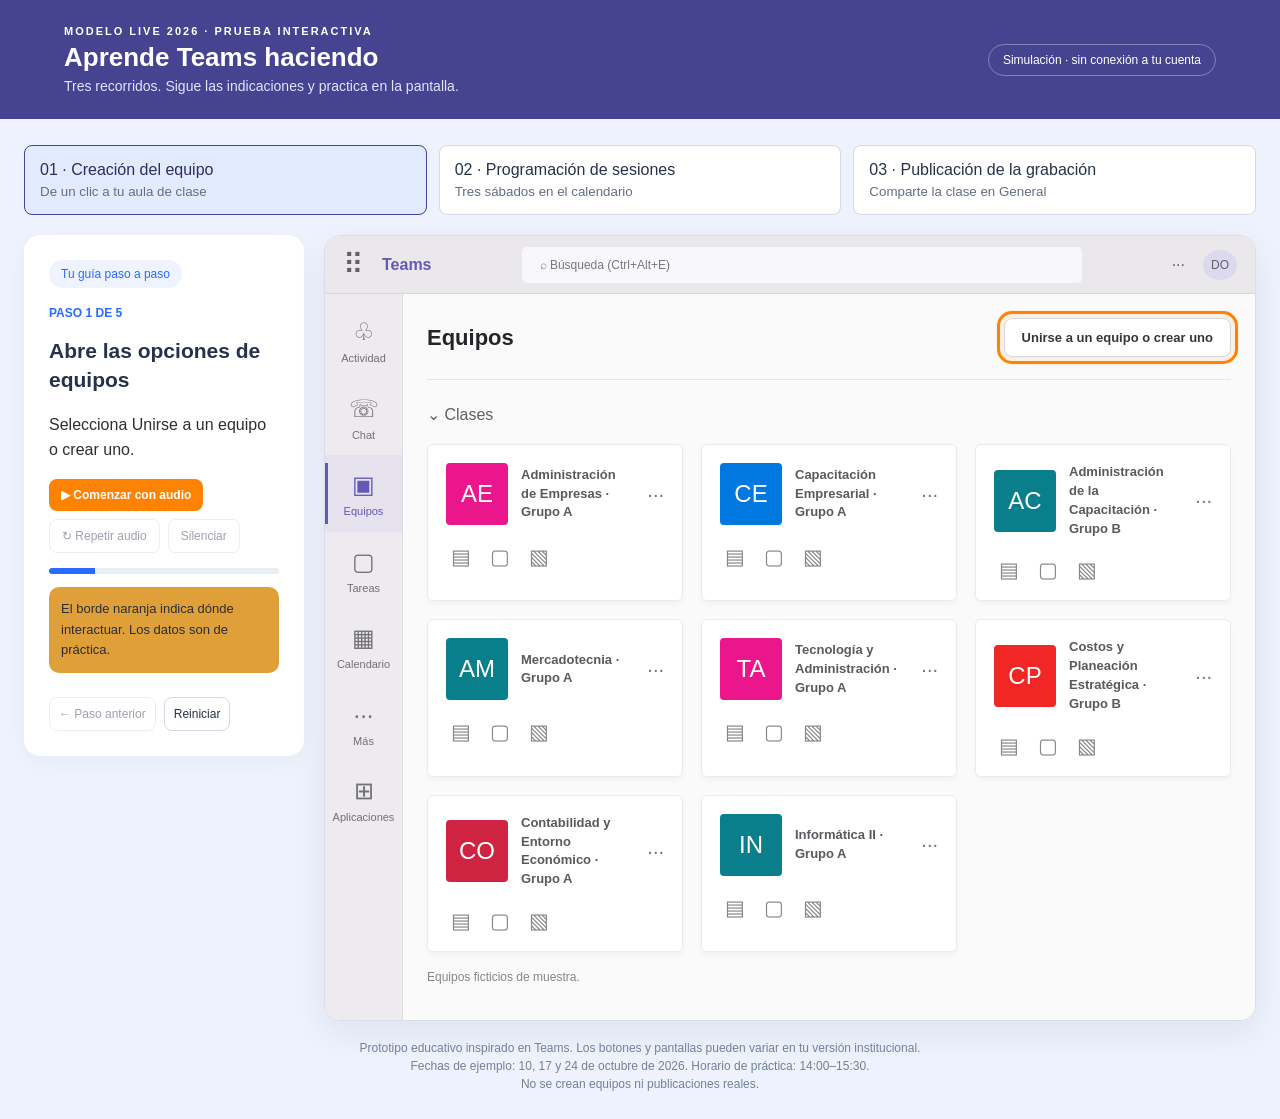
==== Curso_Live/index.html @ ec218aff "Agregar guía Modelo Live" ====
<!doctype html>
<html lang="es">
<head>
  <meta charset="utf-8">
  <meta name="viewport" content="width=device-width, initial-scale=1">

  <title>Teams · Practica paso a paso</title>
<link rel="stylesheet" href="Recursos/Recursos_Teams/teams.css">
</head>

<body>
  <header class="page-header">
    <div>
      <div class="eyebrow">
        MODELO LIVE 2026 · PRUEBA INTERACTIVA
      </div>

      <h1>Aprende Teams haciendo</h1>

      <p>
        Tres recorridos. Sigue las indicaciones y practica en la pantalla.
      </p>
    </div>

    <span class="tag">
      Simulación · sin conexión a tu cuenta
    </span>
  </header>

  <main class="wrap">
    <nav class="chapters" aria-label="Tutoriales">
      <button type="button" data-chapter="0">
        01 · Creación del equipo
        <small>De un clic a tu aula de clase</small>
      </button>

      <button type="button" data-chapter="1">
        02 · Programación de sesiones
        <small>Tres sábados en el calendario</small>
      </button>

      <button type="button" data-chapter="2">
        03 · Publicación de la grabación
        <small>Comparte la clase en General</small>
      </button>
    </nav>

    <div class="layout">
      <aside class="coach">
        <span class="badge">Tu guía paso a paso</span>

        <div class="step" id="counter"></div>
        <h2 id="instruction"></h2>
        <p id="explanation"></p>
        <div class="audio-controles">
  <button type="button" id="iniciar-audio">
    ▶ Comenzar con audio
  </button>

  <button type="button" id="repetir-audio" disabled>
    ↻ Repetir audio
  </button>

  <button type="button" id="silenciar-audio" disabled>
    Silenciar
  </button>
</div>

<p id="estado-audio" role="status"></p>

        <div class="progress">
          <div id="bar"></div>
        </div>

        <p class="hint">
          El borde naranja indica dónde interactuar.
          Los datos son de práctica.
        </p>

        <footer>
          <button type="button" id="back">
            ← Paso anterior
          </button>

          <button type="button" id="reset">
            Reiniciar
          </button>
        </footer>
      </aside>

      <section class="app" aria-label="Simulación de Microsoft Teams">
        <div class="topbar">
          <span class="lanzador" aria-hidden="true">⠿</span>
          <span class="brand">Teams</span>

          <div class="search">
            ⌕ Búsqueda (Ctrl+Alt+E)
          </div>

          <span aria-hidden="true">···</span>
          <span class="avatar">DO</span>
        </div>

        <div class="appbody">
          <nav class="rail" aria-label="Menú de Teams">
            <span>
              <b aria-hidden="true">♧</b>
              Actividad
            </span>

            <span>
              <b aria-hidden="true">☏</b>
              Chat
            </span>

            <span class="rail-activo" id="rail-teams">
              <b aria-hidden="true">▣</b>
              Equipos
            </span>

            <span>
              <b aria-hidden="true">▢</b>
              Tareas
            </span>

            <span id="rail-calendar">
              <b aria-hidden="true">▦</b>
              Calendario
            </span>

            <span>
              <b aria-hidden="true">···</b>
              Más
            </span>

            <span>
              <b aria-hidden="true">⊞</b>
              Aplicaciones
            </span>
          </nav>

          <div class="workspace" id="screen"></div>
        </div>
      </section>
    </div>

    <p class="bottomnote">
      Prototipo educativo inspirado en Teams.
      Los botones y pantallas pueden variar en tu versión institucional.
      <br>
      Fechas de ejemplo: 10, 17 y 24 de octubre de 2026.
      Horario de práctica: 14:00–15:30.
      <br>
      No se crean equipos ni publicaciones reales.
    </p>
  </main>
<script src="Recursos/Recursos_Teams/teams.js"></script>
</body>
</html>
---- Curso_Live/Recursos/Recursos_Teams/teams.css ----
/* ESTILOS GENERALES */

* {
  box-sizing: border-box;
}

body {
  margin: 0;
  font-family: "Segoe UI", Arial, sans-serif;
  color: #26324b;
  background: #edf2fc;
}

button,
input,
select,
textarea {
  font: inherit;
}

button {
  cursor: pointer;
  border: 1px solid #d5d9e5;
  background: white;
  border-radius: 8px;
  padding: 11px 17px;
  color: inherit;
}

button:hover {
  background: #edf1ff;
}

button:disabled {
  opacity: 0.45;
  cursor: default;
}

button:focus-visible,
input:focus-visible,
select:focus-visible,
textarea:focus-visible {
  outline: 3px solid #ff8200;
  outline-offset: 3px;
}

.primary {
  background: #5855b7;
  color: white;
  border-color: #5855b7;
}

.primary:hover {
  background: #464391;
}

.target {
  outline: 3px solid #ff8200;
  outline-offset: 4px;
  box-shadow: 0 0 0 8px #ff820014;
}

/* ENCABEZADO */

.page-header {
  background: #464391;
  color: white;
  padding: 25px 5%;
  display: flex;
  justify-content: space-between;
  align-items: center;
  gap: 20px;
}

.page-header h1 {
  font-size: 26px;
  margin: 5px 0;
}

.page-header p {
  margin: 0;
  color: #dce6ff;
  font-size: 14px;
}

.eyebrow {
  letter-spacing: 2px;
  font-size: 11px;
  font-weight: 700;
}

.tag {
  border: 1px solid #ffffff55;
  border-radius: 30px;
  padding: 8px 14px;
  font-size: 12px;
}

.wrap {
  max-width: 1500px;
  margin: 26px auto;
  padding: 0 24px;
}

/* BOTONES DE LOS TRES TUTORIALES */

.chapters {
  display: flex;
  gap: 12px;
  margin-bottom: 20px;
}

.chapters button {
  flex: 1;
  text-align: left;
  padding: 15px;
}

.chapters button.active {
  border-color: #464391;
  background: #e1ebff;
  color: #2f2d5b;
}

.chapters small {
  display: block;
  margin-top: 5px;
  color: #626e85;
}

.layout {
  display: grid;
  grid-template-columns: 280px minmax(0, 1fr);
  gap: 20px;
}

/* PANEL DE INSTRUCCIONES */

.coach {
  background: white;
  border-radius: 16px;
  padding: 25px;
  align-self: start;
  box-shadow: 0 6px 22px #143d7b09;
}

.coach h2 {
  font-size: 21px;
  line-height: 1.35;
}

.coach p {
  line-height: 1.6;
  color: #2b2e33;
}

.progress {
  height: 6px;
  background: #e9edf5;
  border-radius: 9px;
  overflow: hidden;
}

.progress div {
  height: 100%;
  background: #296aff;
  transition: width 0.3s;
}

.step {
  font-size: 12px;
  color: #296aff;
  font-weight: 700;
  margin-top: 18px;
}

.hint {
  background: #e0a039;
  padding: 12px;
  border-radius: 10px;
  font-size: 13px;
  line-height: 1.5;
}

.coach footer {
  display: flex;
  gap: 8px;
  margin-top: 24px;
}

.coach footer button {
  font-size: 12px;
  padding: 9px;
}

.badge {
  font-size: 12px;
  background: #eef3ff;
  color: #296aff;
  padding: 7px 12px;
  border-radius: 20px;
  display: inline-block;
}

/* INTERFAZ DE TEAMS */

.app {
  background: #fafafa;
  border-radius: 16px;
  overflow: hidden;
  border: 1px solid #d9ddea;
  min-height: 590px;
  box-shadow: 0 12px 35px #19325c12;
}

.topbar {
  height: 58px;
  display: flex;
  align-items: center;
  padding: 0 18px;
  gap: 18px;
  background: #eae8eb;
  border-bottom: 1px solid #d9d7dc;
  color: #616166;
}

.lanzador {
  font-size: 28px;
}

.brand {
  font-weight: 700;
  color: #625ab5;
}

.search {
  flex: 1;
  min-width: 0;
  max-width: 560px;
  margin: auto;
  background: #f8f8fa;
  border-radius: 5px;
  font-size: 12px;
  padding: 11px 18px;
  color: #77777e;
}

.avatar {
  border-radius: 50%;
  background: #dbd8ef;
  padding: 8px;
  font-size: 12px;
}

.appbody {
  display: grid;
  grid-template-columns: 78px minmax(0, 1fr);
  min-height: 535px;
}

/* BARRA LATERAL */

.rail {
  background: #edeaf0;
  border-right: 1px solid #dedbe2;
  display: flex;
  flex-direction: column;
  align-items: center;
  padding-top: 8px;
  color: #727176;
}

.rail > span {
  position: relative;
  display: block;
  width: 100%;
  text-align: center;
  padding: 12px 4px;
  font-size: 11px;
  line-height: 1.5;
}

.rail b {
  display: block;
  font-size: 24px;
  font-weight: 400;
}

.rail .rail-activo {
  color: #6358b5;
  background: #e5e1ed;
}

.rail-activo::before {
  content: "";
  position: absolute;
  left: 0;
  top: 8px;
  bottom: 8px;
  width: 3px;
  background: #6358b5;
}

.workspace {
  background: #fafafa;
  padding: 24px;
  min-width: 0;
}

.toolbar,
.equipos-cabecera {
  display: flex;
  align-items: center;
  justify-content: space-between;
  flex-wrap: wrap;
  gap: 18px;
  padding-bottom: 22px;
  margin-bottom: 25px;
  border-bottom: 1px solid #e5e5e8;
}

.toolbar h2,
.equipos-cabecera h2 {
  margin: 0;
  font-size: 22px;
  color: #252529;
}

.equipos-cabecera button {
  font-size: 13px;
  font-weight: 600;
  background: #fff;
  color: #35353a;
  border: 1px solid #d6d6dc;
}

.muted {
  color: #737e90;
  font-size: 13px;
}

/* EQUIPOS FICTICIOS */

.clases-titulo {
  margin: 0 0 20px;
  color: #606066;
  font-size: 16px;
  font-weight: 400;
}

.equipos-muestra {
  display: grid;
  grid-template-columns: repeat(3, minmax(0, 1fr));
  gap: 18px;
}

.equipo-muestra {
  background: #fff;
  border: 1px solid #ebebee;
  border-radius: 6px;
  padding: 18px;
  box-shadow: 0 3px 5px #00000009;
}

.equipo-fila {
  display: flex;
  align-items: center;
  gap: 13px;
}

.equipo-iniciales {
  display: grid;
  place-items: center;
  flex-shrink: 0;
  width: 62px;
  height: 62px;
  border-radius: 4px;
  color: #fff;
  font-size: 24px;
}

.equipo-nombre {
  flex: 1;
  min-width: 0;
  color: #59595f;
  font-size: 13px;
  font-weight: 600;
  line-height: 1.45;
  overflow-wrap: anywhere;
}

.equipo-opciones {
  color: #777;
  font-size: 20px;
}

.equipo-accesos {
  display: flex;
  gap: 19px;
  margin-top: 20px;
  padding-left: 5px;
  color: #85858b;
  font-size: 21px;
}

.nota-muestra {
  margin-top: 18px;
  font-size: 12px;
  color: #85858b;
}

.teamcard {
  border: 1px solid #e1e4ed;
  background: white;
  padding: 25px;
  border-radius: 10px;
  max-width: 300px;
}

.teamicon {
  height: 65px;
  width: 65px;
  background: #e3ebff;
  color: #296aff;
  border-radius: 15px;
  display: grid;
  place-items: center;
  font-size: 30px;
  margin-bottom: 15px;
}

/* FORMULARIOS */

.dialog {
  max-width: 570px;
  margin: 18px auto;
  background: white;
  border: 1px solid #dfe1ea;
  border-radius: 12px;
  padding: 28px;
  box-shadow: 0 8px 25px #2027550c;
}

.dialog h3 {
  margin-top: 0;
  font-size: 20px;
}

.choices {
  display: grid;
  grid-template-columns: 1fr 1fr;
  gap: 16px;
}

.choices button {
  padding: 24px;
  text-align: left;
}

.choices strong {
  display: block;
  margin-bottom: 8px;
}

.field {
  display: block;
  font-size: 13px;
  font-weight: 600;
  margin: 18px 0 7px;
}

input,
select,
textarea {
  width: 100%;
  padding: 11px;
  border: 1px solid #cbd1df;
  border-radius: 6px;
  background: white;
  color: #28344a;
}

textarea {
  min-height: 110px;
  resize: vertical;
}

.row {
  display: grid;
  grid-template-columns: 1fr 1fr;
  gap: 15px;
}

.actions {
  display: flex;
  justify-content: flex-end;
  flex-wrap: wrap;
  gap: 10px;
  margin-top: 25px;
}

.message {
  color: #b54310;
  font-size: 13px;
  line-height: 1.5;
  min-height: 20px;
  margin-top: 12px;
}

.notice {
  background: #e7f6ec;
  color: #226d42;
  border-radius: 9px;
  padding: 15px;
  line-height: 1.5;
  margin: 20px 0;
}

/* CALENDARIO */

.calendar {
  display: grid;
  grid-template-columns: repeat(3, minmax(0, 1fr));
  gap: 12px;
}

.day {
  background: white;
  border: 1px solid #e0e4ed;
  border-radius: 9px;
  padding: 18px;
}

.event {
  background: #ebe9fa;
  color: #5552a6;
  padding: 12px;
  border-left: 3px solid #6861be;
  font-size: 13px;
  margin-top: 15px;
}

/* GRABACIÓN Y PUBLICACIÓN */

.recording {
  border: 1px solid #dce1ec;
  border-radius: 10px;
  background: white;
  max-width: 550px;
  padding: 20px;
}

.thumb {
  background: #e5e8f1;
  height: 155px;
  display: grid;
  place-items: center;
  font-size: 40px;
  color: #7278a0;
  border-radius: 7px;
  margin-bottom: 15px;
}

.linkbox {
  background: #f2f4f9;
  padding: 12px;
  font-size: 12px;
  overflow-wrap: anywhere;
  border-radius: 6px;
}

.post {
  background: white;
  border: 1px solid #e0e4ec;
  border-radius: 10px;
  padding: 22px;
  max-width: 620px;
}

.post h3 {
  color: #296aff;
}

.post-message {
  white-space: pre-wrap;
  overflow-wrap: anywhere;
}

.complete {
  text-align: center;
  padding: 25px 0;
}

.complete .check {
  font-size: 55px;
  color: #15965f;
}

.bottomnote {
  text-align: center;
  font-size: 12px;
  color: #748199;
  line-height: 1.5;
  margin: 18px 0;
}

/* ADAPTACIÓN A PANTALLAS PEQUEÑAS */

@media (max-width: 1150px) {
  .equipos-muestra {
    grid-template-columns: repeat(2, minmax(0, 1fr));
  }
}

@media (max-width: 850px) {
  .layout {
    grid-template-columns: 1fr;
  }

  .coach {
    padding: 20px;
  }

  .coach h2 {
    margin: 10px 0;
  }

  .coach footer {
    margin-top: 12px;
  }

  .chapters {
    flex-wrap: wrap;
  }

  .chapters button {
    min-width: 180px;
  }

  .wrap {
    padding: 0 12px;
  }

  .page-header {
    padding: 20px;
  }

  .tag {
    display: none;
  }

  .calendar,
  .row {
    grid-template-columns: 1fr;
  }
}

@media (max-width: 600px) {
  .appbody {
    grid-template-columns: 60px minmax(0, 1fr);
  }

  .workspace {
    padding: 16px;
  }

  .equipos-muestra,
  .choices {
    grid-template-columns: 1fr;
  }

  .rail > span {
    font-size: 9px;
  }

  .search {
    font-size: 11px;
    padding: 9px;
  }

  .topbar {
    padding: 0 10px;
    gap: 10px;
  }

  .dialog {
    padding: 20px;
  }
}
.audio-controles {
  display: flex;
  flex-wrap: wrap;
  gap: 8px;
  margin: 15px 0;
}

.audio-controles button {
  font-size: 12px;
  padding: 9px 12px;
}

#estado-audio {
  font-size: 12px;
}   
#iniciar-audio {
  background: #ff8200;
  color: #fff;
  border: none;
  font-weight: 700;
}

#iniciar-audio:hover {
  background: #df7100;
}

/* FORMULARIO DE PROGRAMACIÓN DE SESIONES */

.teams-reunion {
  position: relative;
  color: #323130;
}

.reunion-cabecera,
.reunion-titulo,
.reunion-botones {
  display: flex;
  align-items: center;
  gap: 12px;
}

.reunion-cabecera {
  justify-content: space-between;
  flex-wrap: wrap;
  margin-bottom: 22px;
}

.reunion-titulo h2 {
  margin: 0;
  font-size: 22px;
}

.reunion-titulo > span {
  color: #5855b7;
  font-size: 28px;
}

.reunion-botones button {
  padding: 8px 18px;
  border-radius: 4px;
}

.reunion-pestanas {
  display: flex;
  flex-wrap: wrap;
  gap: 24px;
  border-bottom: 1px solid #dedde2;
  font-size: 13px;
}

.reunion-pestanas strong {
  padding-bottom: 12px;
  border-bottom: 3px solid #5855b7;
}

.reunion-pestanas span {
  color: #777;
}

.reunion-opciones {
  display: flex;
  flex-wrap: wrap;
  gap: 15px;
  padding: 16px 0;
  color: #68666d;
  font-size: 11px;
}

.reunion-distribucion {
  display: grid;
  grid-template-columns: minmax(0, 1fr) 190px;
  gap: 22px;
}

.reunion-campos {
  min-width: 0;
}

.reunion-fila {
  display: grid;
  grid-template-columns: 24px minmax(0, 1fr);
  align-items: start;
  gap: 10px;
  margin: 14px 0;
}

.reunion-icono {
  padding-top: 9px;
  color: #777;
  text-align: center;
  font-size: 20px;
}

.teams-reunion input,
.teams-reunion select,
.reunion-campo-gris {
  border: 0;
  border-radius: 4px;
  background: #efedef;
  color: #424047;
  padding: 11px;
  font-size: 12px;
}

.teams-reunion input[readonly] {
  cursor: default;
}

.teams-reunion select:disabled {
  opacity: 1;
}

.reunion-campo-gris {
  min-height: 38px;
  overflow-wrap: anywhere;
}

.reunion-opcionales {
  float: right;
  color: #6863af;
}

.reunion-fechas {
  display: grid;
  grid-template-columns: minmax(0, 1fr) 90px 15px minmax(0, 1fr) 90px;
  align-items: center;
  gap: 6px;
}

.reunion-fechas input {
  min-width: 0;
  padding: 9px 5px;
}

.reunion-resumen {
  margin: 10px 0 0;
  font-size: 12px;
  color: #5855b7;
}

.reunion-editor {
  margin-left: 34px;
  border: 1px solid #dedde2;
  border-radius: 4px;
  overflow: hidden;
}

.reunion-editor-barra {
  display: flex;
  gap: 18px;
  padding: 12px;
  background: #efedef;
  font-size: 12px;
}

.reunion-editor textarea {
  border: 0;
  border-radius: 0;
  min-height: 140px;
  font-size: 12px;
}

.reunion-panel {
  padding-left: 18px;
  border-left: 1px solid #dedde2;
  font-size: 12px;
}

.reunion-panel h3 {
  margin-top: 8px;
  font-size: 16px;
}

.reunion-panel p {
  line-height: 1.5;
}

.reunion-mas-opciones {
  color: #5855b7;
}

/* VENTANA ESTABLECER PERIODICIDAD */

#screen {
  position: relative;
}

.periodicidad-fondo {
  position: absolute;
  inset: 0;
  z-index: 10;
  display: flex;
  align-items: center;
  justify-content: center;
  padding: 20px;
  background: #0009;
}

.periodicidad-ventana {
  width: 100%;
  max-width: 550px;
  max-height: 100%;
  overflow-y: auto;
  padding: 30px;
  border-radius: 7px;
  background: #fff;
  box-shadow: 0 12px 40px #0003;
}

.periodicidad-ventana h3 {
  margin: 0 0 25px;
  font-size: 19px;
  color: #252525;
}

.periodicidad-fila {
  display: grid;
  grid-template-columns: 100px minmax(0, 1fr);
  align-items: center;
  gap: 12px;
  margin: 18px 0;
  font-size: 13px;
}

.periodicidad-fila > label {
  text-align: right;
}

.periodicidad-fila input,
.periodicidad-fila select {
  width: auto;
  max-width: 100%;
  border: 0;
  border-radius: 4px;
  background: #eeecee;
  padding: 9px;
  font-size: 13px;
}

.periodicidad-intervalo {
  display: flex;
  gap: 8px;
}

.periodicidad-intervalo input {
  width: 60px;
}

.periodicidad-dias {
  display: flex;
  justify-content: center;
  flex-wrap: wrap;
  gap: 5px;
  margin: 20px 0;
}

.periodicidad-dias button {
  width: 34px;
  height: 34px;
  padding: 0;
  border: 0;
  border-radius: 50%;
  color: #656269;
}

.periodicidad-dias .dia-seleccionado {
  background: #5855b7;
  color: #fff;
}

.periodicidad-descripcion {
  margin-left: 112px;
  font-size: 12px;
  line-height: 1.6;
}

.sr-only {
  position: absolute;
  width: 1px;
  height: 1px;
  overflow: hidden;
  clip-path: inset(50%);
}

@media (max-width: 1100px) {
  .reunion-distribucion {
    grid-template-columns: 1fr;
  }

  .reunion-panel {
    border-left: 0;
    border-top: 1px solid #dedde2;
    padding: 15px 0 0;
  }

  .reunion-fechas {
    grid-template-columns: minmax(0, 1fr) minmax(0, 1fr);
  }

  .reunion-fechas > span {
    display: none;
  }
}

@media (max-width: 600px) {
  .periodicidad-fondo {
    padding: 10px;
  }

  .periodicidad-ventana {
    padding: 20px 14px;
  }

  .periodicidad-fila {
    grid-template-columns: 75px minmax(0, 1fr);
    gap: 8px;
  }

  .periodicidad-descripcion {
    margin-left: 0;
  }
}
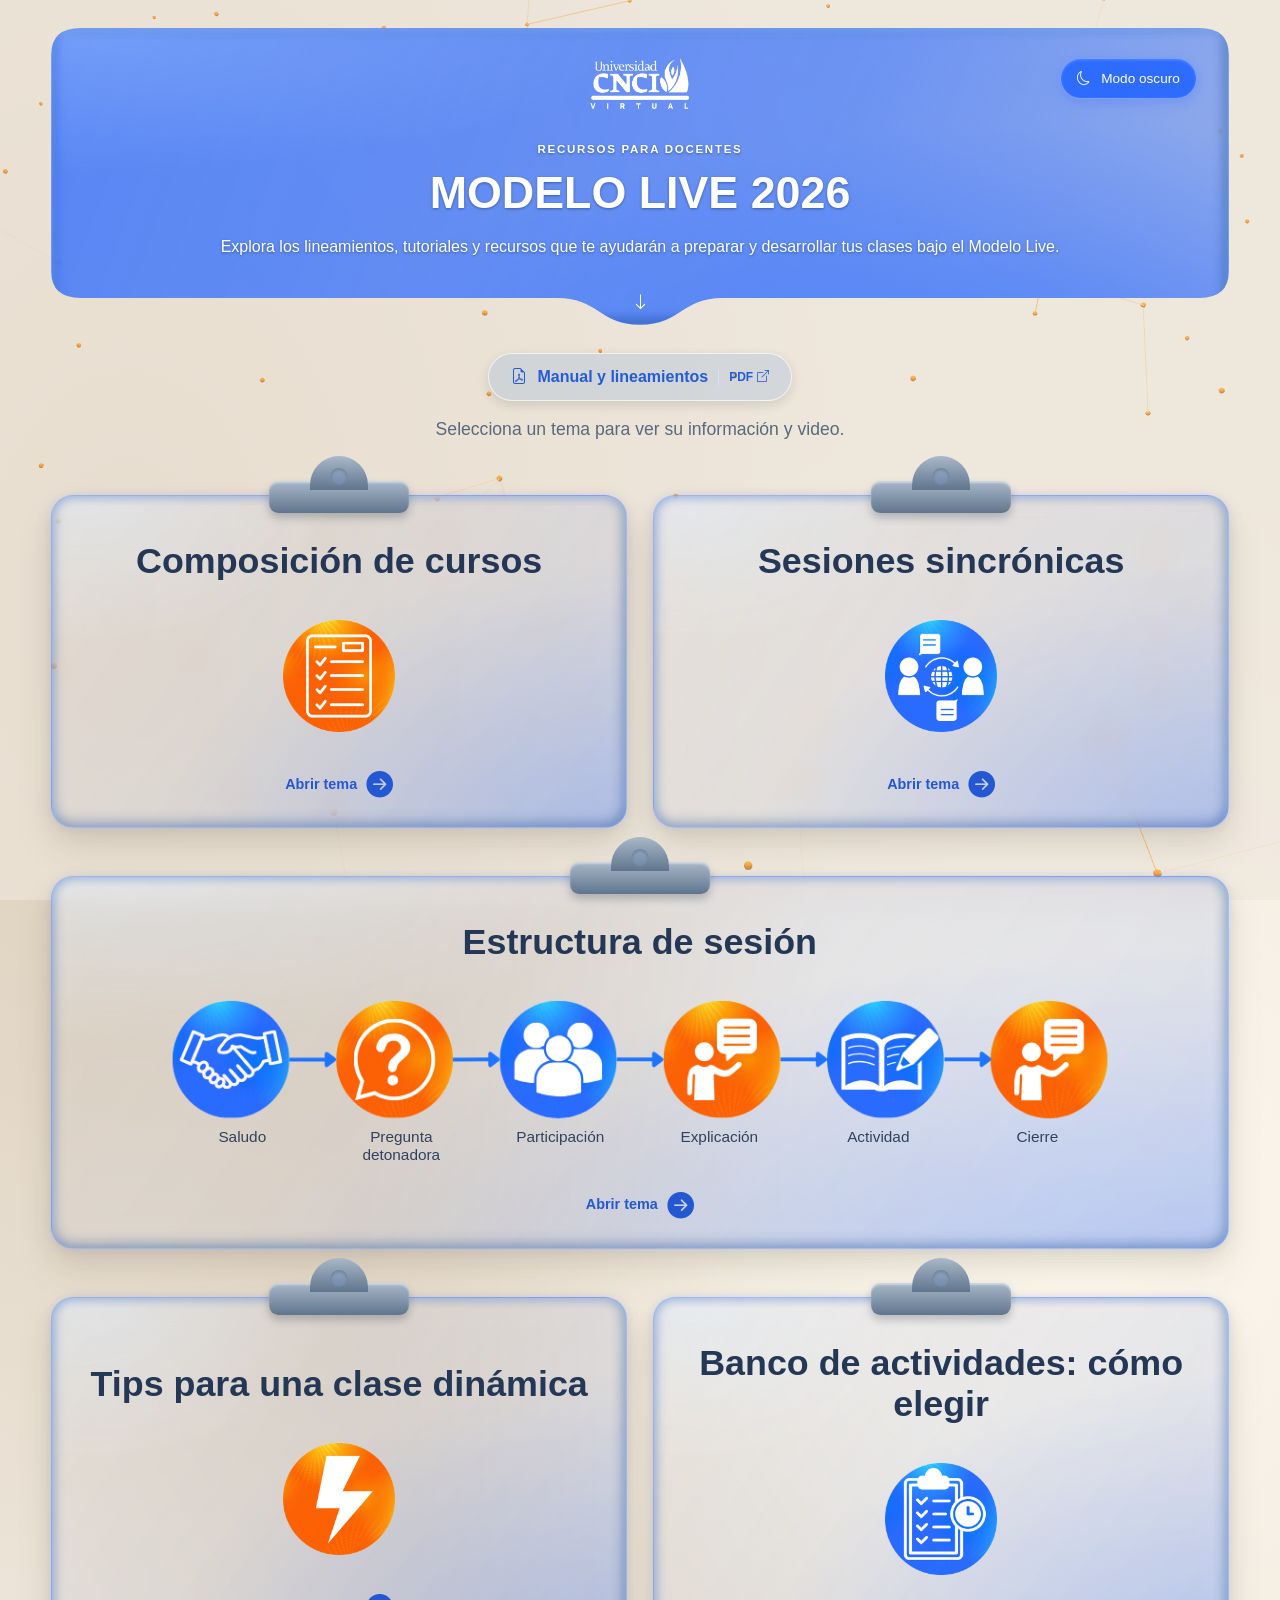
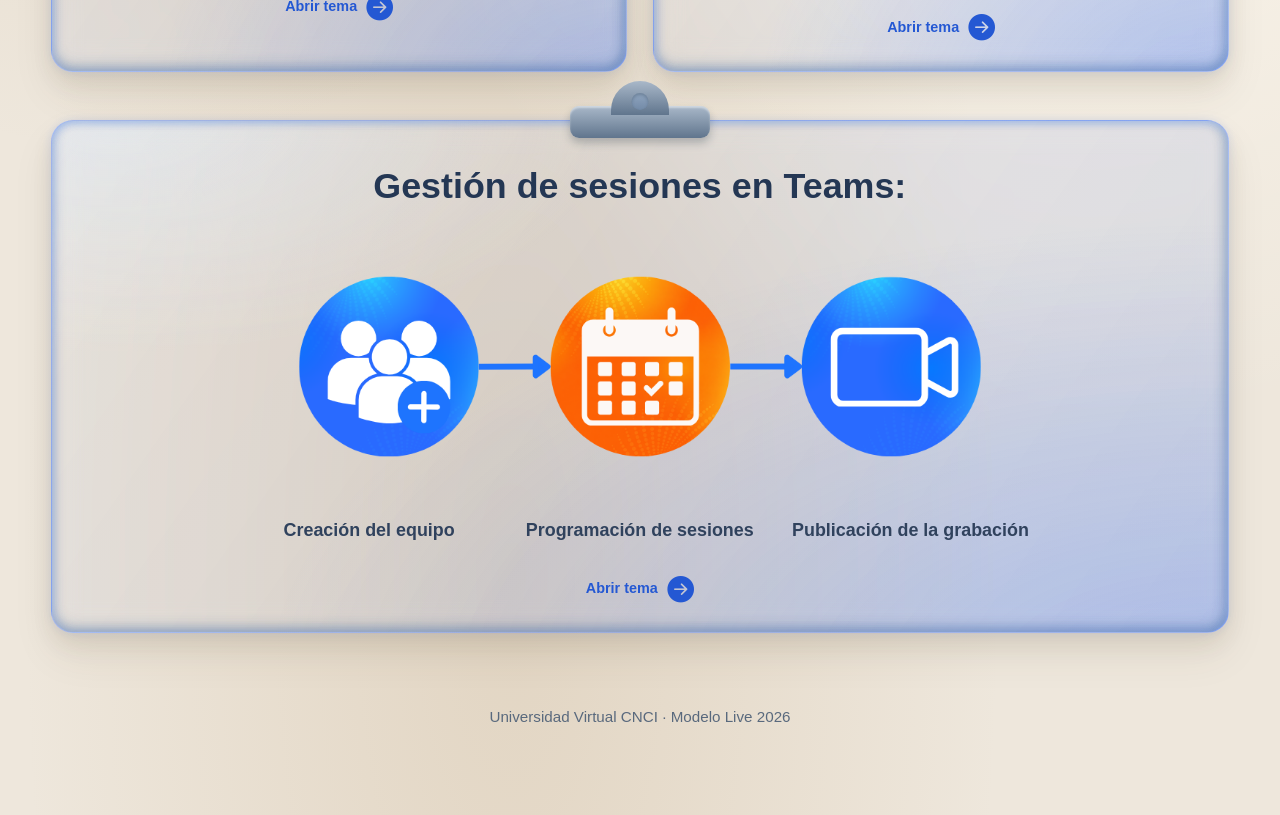
==== commit f7d3cfa6: "Completar guía interactiva Modelo Live" ====
--- a/Curso_Live/index.html
+++ b/Curso_Live/index.html
@@ -3,157 +3,215 @@
 <head>
   <meta charset="utf-8">
   <meta name="viewport" content="width=device-width, initial-scale=1">
-
-  <title>Teams · Practica paso a paso</title>
-<link rel="stylesheet" href="Recursos/Recursos_Teams/teams.css">
+  <title>Modelo Live 2026</title>
+  <link rel="stylesheet" href="Recursos/bootstrap-icons/bootstrap-icons.css">
+ <link rel="stylesheet" href="Recursos/modelo-live.css">
 </head>
 
 <body>
-  <header class="page-header">
-    <div>
-      <div class="eyebrow">
-        MODELO LIVE 2026 · PRUEBA INTERACTIVA
+  <div id="fondo-animado" aria-hidden="true"></div>
+  <svg width="0" height="0" aria-hidden="true" style="position:absolute">
+  <defs>
+    <clipPath id="forma-encabezado" clipPathUnits="objectBoundingBox">
+      <path d="
+        M .025 0
+        H .975
+        Q 1 0 1 .09
+        V .82
+        Q 1 .91 .975 .91
+        H .57
+        C .535 .91 .535 1 .5 1
+        C .465 1 .465 .91 .43 .91
+        H .025
+        Q 0 .91 0 .82
+        V .09
+        Q 0 0 .025 0
+        Z
+      "/>
+    </clipPath>
+  </defs>
+</svg>
+  <main class="contenedor">
+   <header class="encabezado">
+  <div class="barra-encabezado">
+    <div class="marca">
+      <img
+        class="logo"
+        src="Recursos/Imagenes/cnci_logo_blanco.png"
+        alt="Universidad Virtual CNCI"
+      >
+    </div>
+
+    <button
+      id="cambiar-tema"
+      class="cambiar-tema"
+      type="button"
+      aria-label="Activar modo oscuro"
+      aria-pressed="false"
+    >
+      <i class="bi bi-moon" aria-hidden="true"></i>
+      <span>Modo oscuro</span>
+    </button>
+  </div>
+
+  <div class="intro">
+    <span class="eyebrow">RECURSOS PARA DOCENTES</span>
+
+    <h1>MODELO LIVE 2026</h1>
+
+    <p>
+      Explora los lineamientos, tutoriales y recursos que te ayudarán
+      a preparar y desarrollar tus clases bajo el Modelo Live.
+    </p>
+  </div>
+
+  <i
+    class="bi bi-arrow-down remate-encabezado"
+    aria-hidden="true"
+  ></i>
+</header>
+
+    <section id="menu">
+      <div class="acceso-manual-live">
+  <a
+    href="Recursos/Manual y lineamientos.pdf"
+    class="boton-manual-live"
+    target="_blank"
+    rel="noopener noreferrer"
+    aria-label="Abrir Manual y lineamientos del Modelo Live en PDF"
+  >
+    <i class="bi bi-file-earmark-pdf" aria-hidden="true"></i>
+    Manual y lineamientos
+    <span class="manual-live-formato">PDF <i class="bi bi-box-arrow-up-right" aria-hidden="true"></i></span>
+  </a>
+</div>
+      <p class="indicacion">Selecciona un tema para ver su información y video.</p>
+
+      <div class="cuadricula">
+        <button class="tarjeta" data-tema="composicion">
+          <span class="pestana" aria-hidden="true"></span>
+          <h2>Composición de cursos</h2>
+          <img
+    src="Recursos/Imagenes/Cursos.png"
+    alt="Íconos de las etapas de la sesión"
+    class="imagen-Tips"
+  >
+  <span class="abrir">
+  Abrir tema
+  <i class="bi bi-arrow-left-circle-fill" aria-hidden="true"></i>
+</span>
+
+        <button class="tarjeta" data-tema="sesiones">
+          <span class="pestana" aria-hidden="true"></span>
+          <h2>Sesiones sincrónicas</h2>
+          <img
+    src="Recursos/Imagenes/Sincronas.png"
+    alt="Íconos de las etapas de la sesión"
+    class="imagen-Tips"
+  >
+          <span class="abrir">
+  Abrir tema
+  <i class="bi bi-arrow-left-circle-fill" aria-hidden="true"></i>
+</span>
+
+        <button class="tarjeta ancha" data-tema="estructura">
+          <span class="pestana" aria-hidden="true"></span>
+          <h2>Estructura de sesión</h2>
+           <div class="estructura-resumen">
+  <img
+    src="Recursos/Imagenes/EstructuraSesion.png"
+    alt="Íconos de las etapas de la sesión"
+    class="estructura-iconos"
+  >
+
+  <div class="estructura-etiquetas">
+    <span>Saludo</span>
+    <span>Pregunta<br>detonadora</span>
+    <span>Participación</span>
+    <span>Explicación</span>
+    <span>Actividad</span>
+    <span>Cierre</span>
+  </div>
+</div>
+          <span class="abrir">
+  Abrir tema
+  <i class="bi bi-arrow-left-circle-fill" aria-hidden="true"></i>
+</span>
+
+        <button class="tarjeta" data-tema="tips">
+          <span class="pestana" aria-hidden="true"></span>
+          <h2>Tips para una clase dinámica</h2>
+
+          <img
+    src="Recursos/Imagenes/Tips.png"
+    alt="Íconos de las etapas de la sesión"
+    class="imagen-Tips"
+           >
+           <span class="abrir">
+  Abrir tema
+  <i class="bi bi-arrow-left-circle-fill" aria-hidden="true"></i>
+</span>
+        </button>
+
+        <button class="tarjeta" data-tema="banco">
+          <span class="pestana" aria-hidden="true"></span>
+          <h2>Banco de actividades: cómo elegir</h2>
+          <img
+    src="Recursos/Imagenes/Actividades.png"
+    alt="Íconos de las etapas de la sesión"
+    class="imagen-Tips"
+           >
+           <span class="abrir">
+  Abrir tema
+  <i class="bi bi-arrow-left-circle-fill" aria-hidden="true"></i>
+</span>
+        </button>
+
+        <button class="tarjeta ancha" data-tema="teams">
+  <span class="pestana" aria-hidden="true"></span>
+  <h2>Gestión de sesiones en Teams:</h2>
+
+  <div class="teams-resumen">
+     
+    <img
+      src="Recursos/Imagenes/Teams.png"
+      alt="Gestión de sesiones en Teams"
+      class="teams-imagen"
+    >
+      <div class="teams-etiquetas">
+    <span>Creación del equipo</span>
+    <span>Programación de sesiones</span>
+    <span>Publicación de la grabación</span>
+  </div>
+    
+  </div>
+
+  <span class="abrir">
+  Abrir tema
+  <i class="bi bi-arrow-left-circle-fill" aria-hidden="true"></i>
+</span>
+</button>
+
+     
       </div>
-
-      <h1>Aprende Teams haciendo</h1>
-
-      <p>
-        Tres recorridos. Sigue las indicaciones y practica en la pantalla.
-      </p>
-    </div>
-
-    <span class="tag">
-      Simulación · sin conexión a tu cuenta
-    </span>
-  </header>
-
-  <main class="wrap">
-    <nav class="chapters" aria-label="Tutoriales">
-      <button type="button" data-chapter="0">
-        01 · Creación del equipo
-        <small>De un clic a tu aula de clase</small>
-      </button>
-
-      <button type="button" data-chapter="1">
-        02 · Programación de sesiones
-        <small>Tres sábados en el calendario</small>
-      </button>
-
-      <button type="button" data-chapter="2">
-        03 · Publicación de la grabación
-        <small>Comparte la clase en General</small>
-      </button>
-    </nav>
-
-    <div class="layout">
-      <aside class="coach">
-        <span class="badge">Tu guía paso a paso</span>
-
-        <div class="step" id="counter"></div>
-        <h2 id="instruction"></h2>
-        <p id="explanation"></p>
-        <div class="audio-controles">
-  <button type="button" id="iniciar-audio">
-    ▶ Comenzar con audio
-  </button>
-
-  <button type="button" id="repetir-audio" disabled>
-    ↻ Repetir audio
-  </button>
-
-  <button type="button" id="silenciar-audio" disabled>
-    Silenciar
-  </button>
-</div>
-
-<p id="estado-audio" role="status"></p>
-
-        <div class="progress">
-          <div id="bar"></div>
-        </div>
-
-        <p class="hint">
-          El borde naranja indica dónde interactuar.
-          Los datos son de práctica.
-        </p>
-
-        <footer>
-          <button type="button" id="back">
-            ← Paso anterior
-          </button>
-
-          <button type="button" id="reset">
-            Reiniciar
-          </button>
-        </footer>
-      </aside>
-
-      <section class="app" aria-label="Simulación de Microsoft Teams">
-        <div class="topbar">
-          <span class="lanzador" aria-hidden="true">⠿</span>
-          <span class="brand">Teams</span>
-
-          <div class="search">
-            ⌕ Búsqueda (Ctrl+Alt+E)
-          </div>
-
-          <span aria-hidden="true">···</span>
-          <span class="avatar">DO</span>
-        </div>
-
-        <div class="appbody">
-          <nav class="rail" aria-label="Menú de Teams">
-            <span>
-              <b aria-hidden="true">♧</b>
-              Actividad
-            </span>
-
-            <span>
-              <b aria-hidden="true">☏</b>
-              Chat
-            </span>
-
-            <span class="rail-activo" id="rail-teams">
-              <b aria-hidden="true">▣</b>
-              Equipos
-            </span>
-
-            <span>
-              <b aria-hidden="true">▢</b>
-              Tareas
-            </span>
-
-            <span id="rail-calendar">
-              <b aria-hidden="true">▦</b>
-              Calendario
-            </span>
-
-            <span>
-              <b aria-hidden="true">···</b>
-              Más
-            </span>
-
-            <span>
-              <b aria-hidden="true">⊞</b>
-              Aplicaciones
-            </span>
-          </nav>
-
-          <div class="workspace" id="screen"></div>
-        </div>
-      </section>
-    </div>
-
-    <p class="bottomnote">
-      Prototipo educativo inspirado en Teams.
-      Los botones y pantallas pueden variar en tu versión institucional.
-      <br>
-      Fechas de ejemplo: 10, 17 y 24 de octubre de 2026.
-      Horario de práctica: 14:00–15:30.
-      <br>
-      No se crean equipos ni publicaciones reales.
-    </p>
+    </section>
+
+    <section id="detalle" class="detalle" aria-live="polite">
+      <div class="panel-detalle">
+        <span class="pestana" aria-hidden="true"></span>
+        <h2 id="titulo-detalle"></h2>
+        <div id="contenido-detalle" class="contenido-detalle"></div>
+        <div id="reproductor" class="reproductor"></div>
+        <button id="volver" class="volver"><i class="bi bi-arrow-left" aria-hidden="true"></i> Volver a la guía</button>
+      </div>
+    </section>
+    <footer class="pie-pagina">
+  Universidad Virtual CNCI · Modelo Live 2026
+</footer>
   </main>
-<script src="Recursos/Recursos_Teams/teams.js"></script>
+
+<script src="Recursos/modelo-live.js"></script>
+<script src="Recursos/JS/three.min.js"></script>
+<script src="Recursos/JS/vanta.net.min.js"></script>
 </body>
 </html>
--- a/Curso_Live/Recursos/modelo-live.css
+++ b/Curso_Live/Recursos/modelo-live.css
@@ -0,0 +1,1182 @@
+
+    :root {
+      --naranja: #ff8200;
+      --azul: #2e6cff;
+      --morado: #514666;
+      --tarjeta: #e8e1de;
+    }
+
+    * { box-sizing: border-box; }
+
+    body {
+      margin: 0;
+      min-height: 100vh;
+      font-family: "Montserrat", Arial, sans-serif;
+      color: var(--morado);
+      background-color: #d5cec6;
+      background-image: url("Recursos/Imagenes/fondo_azul.png");
+      background-position: center;
+      background-size: cover;
+      background-attachment: fixed;
+    }
+
+    .contenedor {
+      width: min(1240px, 92%);
+      margin: auto;
+      padding: 28px 0 70px;
+    }
+
+    .encabezado {
+      position: relative;
+      min-height: 150px;
+      display: flex;
+      align-items: center;
+      justify-content: center;
+      text-align: center;
+      margin-bottom: 35px;
+    }
+
+    .encabezado h1 {
+      margin: 0;
+      color: #2e6cff;
+      font-size: clamp(2.2rem, 5vw, 4.3rem);
+      line-height: 1.05;
+    }
+
+    .encabezado p {
+      margin: 8px 0 0;
+      color: rgb(74, 74, 74);
+      font-size: clamp(1.1rem, 2.5vw, 1.8rem);
+      font-weight: bold;
+    }
+
+    .logo {
+      position: absolute;
+      top: 0;
+      right: 0;
+      width: clamp(100px, 15vw, 190px);
+      max-height: 85px;
+      object-fit: contain;
+      object-position: top right;
+    }
+
+    .indicacion {
+      color: rgb(101, 100, 100);
+      text-align: center;
+      font-size: 1.1rem;
+      margin: 0 0 55px;
+    }
+
+    .cuadricula {
+      display: grid;
+      grid-template-columns: repeat(2, minmax(0, 1fr));
+      gap: 48px 25px;
+    }
+
+    .tarjeta {
+      position: relative;
+      min-height: 245px;
+      padding: 45px 25px 30px;
+      border-radius: 22px;
+      background: var(--tarjeta);
+      color: var(--morado);
+      cursor: pointer;
+      text-align: center;
+      display: flex;
+      flex-direction: column;
+      align-items: center;
+      justify-content: center;
+      gap: 18px;
+      box-shadow: 0 8px 22px #10295735;
+      transition: transform .2s ease, box-shadow .2s ease;
+    }
+
+    .tarjeta:hover,
+    .tarjeta:focus-visible {
+      transform: translateY(-5px);
+      box-shadow: 0 15px 30px #10295755;
+      outline: 3px solid white;
+      outline-offset: 3px;
+    }
+
+    .tarjeta.ancha {
+      grid-column: 1 / -1;
+    }
+
+    .pestana {
+      position: absolute;
+      top: -30px;
+      left: 50%;
+      transform: translateX(-50%);
+      width: 165px;
+      height: 55px;
+      background: var(--naranja);
+      border-radius: 35px 35px 8px 8px;
+      clip-path: polygon(
+        0 100%, 0 32%, 21% 32%, 37% 0,
+        63% 0, 79% 32%, 100% 32%, 100% 100%
+      );
+    }
+
+    .pestana::after {
+      content: "";
+      position: absolute;
+      top: 18px;
+      left: 50%;
+      transform: translateX(-50%);
+      width: 21px;
+      height: 21px;
+      border-radius: 50%;
+      background: white;
+    }
+
+    .tarjeta h2 {
+      margin: 0;
+      font-size: clamp(1.5rem, 2.8vw, 2.4rem);
+      line-height: 1.15;
+    }
+
+    .ilustracion {
+      width: 90px;
+      height: 90px;
+      border-radius: 50%;
+      display: grid;
+      place-items: center;
+      background: #7b9df1;
+      color: white;
+      font-size: 3rem;
+      font-weight: bold;
+    }
+
+    .ilustracion.naranja {
+      background: var(--naranja);
+    }
+
+    .abrir {
+      color: var(--azul);
+      font-size: .9rem;
+      font-weight: bold;
+    }
+
+    .detalle {
+      display: none;
+      max-width: 950px;
+      margin: 45px auto 0;
+    }
+
+    .detalle.activo { display: block; }
+    .oculto { display: none; }
+
+    .panel-detalle {
+      position: relative;
+      background: var(--tarjeta);
+      padding: 65px clamp(22px, 5vw, 55px) 42px;
+      border-radius:20px ; 
+      box-shadow: 0 12px 30px #10295745;
+    }
+
+    .panel-detalle h2 {
+      margin: 0 0 25px;
+      text-align: center;
+      font-size: clamp(1.8rem, 3.5vw, 2.8rem);
+    }
+
+    .contenido-detalle {
+      font-size: 1.15rem;
+      line-height: 1.6;
+    }
+
+    .contenido-detalle li { margin: 8px 0; }
+
+    .reproductor {
+      width: 100%;
+      aspect-ratio: 16 / 9;
+      margin: 30px 0;
+      background: white;
+      border: 2px dashed #9d9bb0;
+      display: grid;
+      place-items: center;
+      overflow: hidden;
+      text-align: center;
+    }
+
+    .reproductor video,
+    .reproductor iframe {
+      width: 100%;
+      height: 100%;
+      display: block;
+      border: 0;
+      background: #111;
+    }
+
+    .pendiente {
+      padding: 20px;
+      font-weight: bold;
+    }
+
+    .volver,
+    .enlace-video {
+      display: inline-block;
+      border: 0;
+      border-radius: 30px;
+      padding: 13px 23px;
+      background: var(--naranja);
+      color: white;
+      text-decoration: none;
+      font: inherit;
+      font-weight: bold;
+      cursor: pointer;
+    }
+
+    .volver:hover,
+    .enlace-video:hover {
+      background: #d96800;
+    }
+
+    .pie-pagina {
+  margin-top: 55px;
+  padding: 20px;
+  color: rgb(89, 87, 87);
+  text-align: center;
+  font-size: 0.95rem;
+}
+
+    @media (max-width: 700px) {
+      .contenedor { width: 92%; }
+
+      .encabezado {
+        display: block;
+        min-height: 175px;
+        padding-top: 75px;
+      }
+
+      .logo {
+        left: 50%;
+        right: auto;
+        transform: translateX(-50%);
+        width: 115px;
+        max-height: 65px;
+      }
+
+      .cuadricula {
+        grid-template-columns: 1fr;
+        gap: 48px;
+      }
+
+      .tarjeta,
+      .tarjeta.ancha {
+        grid-column: auto;
+        min-height: 220px;
+      }
+    }
+
+    .tipos-curso {
+  display: grid;
+  gap: 18px;
+  margin: 20px 0 28px;
+}
+
+.tipo-curso {
+  display: flex;
+  align-items: center;
+  gap: 22px;
+  padding: 18px 24px;
+  background: #fff;
+  border-radius: 18px;
+}
+
+.tipo-curso p {
+  margin: 0;
+}
+
+.imagen-tipo {
+  width: 90px;
+  height: 90px;
+  flex-shrink: 0;
+  object-fit: contain;
+}
+
+.aviso-live {
+  padding: 15px 20px;
+  border-radius: 14px;
+  background: #b7c9fa;
+  border-left: 5px solid #2e6cff;
+}
+
+@media (max-width: 600px) {
+  .tipo-curso {
+    gap: 14px;
+    padding: 15px;
+  }
+
+  .imagen-tipo {
+    width: 65px;
+    height: 65px;
+  }
+}
+
+.imagen-estructura {
+  display: block;
+  width: 100%;
+  height: auto;
+  object-fit: contain;
+}
+
+.estructura-resumen {
+  width: min(100%, 950px);
+  margin: 18px auto 8px;
+}
+
+.estructura-iconos {
+  display: block;
+  width: 100%;
+  height: auto;
+}
+
+.estructura-etiquetas {
+  display: grid;
+  grid-template-columns: repeat(6, 1fr);
+  gap: 4px;
+  margin-top: 4px;
+  text-align: center;
+  color: #4c4567;
+  font-size: clamp(10px, 1.2vw, 16px);
+  line-height: 1.2;
+}
+.imagen-Tips {
+  display: block;
+  width: 112px;
+  height: 112px;
+  object-fit: contain;
+  margin: 20px auto;
+}
+
+
+.teams-resumen {
+  width: 100%;
+  text-align: center;
+}
+
+.teams-resumen .teams-imagen {
+  display: block;
+  width: 65%;
+  max-width: 800px;
+  height: auto;
+  margin: 15px auto;
+  object-fit: contain;
+}
+.teams-etiquetas {
+  display: grid;
+  grid-template-columns: repeat(3, 1fr);
+  gap: 12px;
+  width: 75%;
+  max-width: 800px;
+  margin: 0 auto 15px;
+  text-align: center;
+  font-size: clamp(12px, 1.4vw, 18px);
+  font-weight: 600;
+  line-height: 1.3;
+  
+}
+.teams-video h3 {
+  color: #296aff;
+  text-align: center;
+}
+
+.teams-video .reproductor {
+  display: block;
+  aspect-ratio: auto;
+  height: auto;
+  overflow: visible;
+}
+
+.teams-video .reproductor video {
+  display: block;
+  width: 100%;
+  height: auto;
+  object-fit: contain;
+}
+
+/* Panel más amplio únicamente para el tutorial de Teams */
+.detalle:has(.tutorial-teams) {
+  max-width: 1400px;
+}
+
+.panel-detalle:has(.tutorial-teams) {
+  padding-left: 16px;
+  padding-right: 16px;
+}
+
+.tutorial-teams {
+  display: block;
+  width: 100%;
+  height: 1050px;
+  border: 0;
+  border-radius: 16px;
+  background: #edf2fc;
+}
+/* ACCESO AL MANUAL DEL MODELO LIVE */
+
+.acceso-manual-live {
+  display: flex;
+  justify-content: center;
+  margin: 18px 0;
+}
+
+.boton-manual-live {
+  display: inline-flex;
+  align-items: center;
+  justify-content: center;
+  flex-wrap: wrap;
+  gap: 10px;
+
+  padding: 12px 22px;
+  border: 1px solid rgba(255, 255, 255, 0.6);
+  border-radius: 30px;
+
+  background: #ffffff;
+  color: #235bd8;
+  font-size: 16px;
+  font-weight: 600;
+  line-height: 1.4;
+  text-decoration: none;
+
+  box-shadow: 0 4px 12px rgba(0, 0, 0, 0.12);
+  transition: background 0.2s, transform 0.2s;
+}
+
+.boton-manual-live:visited {
+  color: #235bd8;
+}
+
+.boton-manual-live:hover {
+  background: #edf3ff;
+  transform: translateY(-2px);
+}
+
+.boton-manual-live:focus-visible {
+  outline: 3px solid #ff8200;
+  outline-offset: 4px;
+}
+
+.manual-live-formato {
+  padding-left: 10px;
+  border-left: 1px solid #d6e2ff;
+  font-size: 12px;
+}
+/* Apariencia vidrio y modos de color */
+:root { color-scheme: light; --azul:#235bd8; --morado:#30425d; --tarjeta:rgba(255,255,255,.72); --superficie:rgba(255,255,255,.85); --muted:#59697d; --borde:rgba(255,255,255,.85); --clip1:#a9b8c9; --clip2:#60758d; --sombra:rgba(43,56,78,.14); }
+:root[data-theme="dark"] { color-scheme:dark; --azul:#9ebfff; --morado:#edf2fa; --tarjeta:rgba(39,49,65,.86); --superficie:#273346; --muted:#bdc8d9; --borde:rgba(190,210,240,.2); --clip1:#869bb3; --clip2:#43586f; --sombra:rgba(0,0,0,.35); }
+body { background:#eeeae5; background-image:radial-gradient(ellipse at 8% 12%,rgba(115,150,200,.18),transparent 42%),radial-gradient(ellipse at 92% 66%,rgba(205,194,174,.3),transparent 40%); color:var(--morado); }
+:root[data-theme="dark"] body { background-color:#161d28; background-image:radial-gradient(ellipse at 8% 12%,rgba(65,99,149,.22),transparent 42%),radial-gradient(ellipse at 92% 66%,rgba(102,90,116,.14),transparent 40%); }
+.encabezado { display:block; text-align:left; min-height:0; padding:24px 34px 38px; margin-bottom:28px; border:1px solid rgba(255,255,255,.38); border-radius:26px 26px 45px 45px; background:linear-gradient(120deg,rgba(7,59,120,.96),rgba(41,106,255,.78)); backdrop-filter:blur(12px); -webkit-backdrop-filter:blur(12px); box-shadow:inset 0 1px 0 #ffffff55,0 16px 32px var(--sombra); color:white; }
+.barra-encabezado { display:flex; justify-content:space-between; align-items:center; gap:16px; }
+.marca { background:rgba(255,255,255,.95); padding:10px 18px; border-radius:14px; }
+.logo { position:static; transform:none; width:124px; max-height:65px; display:block; }
+.intro { margin-top:22px; max-width:850px; }
+.eyebrow { font-size:.72rem; letter-spacing:.15em; font-weight:700; color:#d9e8ff; }
+.encabezado h1 { font-size:clamp(1.8rem,4vw,3rem); color:white; margin:10px 0 14px; }
+.encabezado p { font-size:1rem; line-height:1.7; font-weight:400; color:#eef5ff; margin:0; }
+.cambiar-tema { display:inline-flex; align-items:center; gap:10px; padding:12px 16px; border-radius:24px; border:1px solid #ffffff60; background:#ffffff1a; color:white; font:inherit; font-size:.85rem; cursor:pointer; }
+.tarjeta,.panel-detalle { border:1px solid var(--borde); background:var(--tarjeta); backdrop-filter:blur(12px); -webkit-backdrop-filter:blur(12px); box-shadow:inset 0 1px 0 #ffffff55,0 3px 5px var(--sombra),0 16px 28px var(--sombra); }
+.tarjeta { transform:perspective(1000px) rotateX(var(--rx,0deg)) rotateY(var(--ry,0deg)); transition:transform .18s ease,box-shadow .18s ease; }
+.tarjeta:hover { transform:perspective(1000px) translateY(-4px) rotateX(var(--rx,0deg)) rotateY(var(--ry,0deg)); box-shadow:inset 0 1px 0 #ffffff55,0 6px 8px var(--sombra),0 24px 38px var(--sombra); outline:none; }
+.tarjeta:focus-visible,.cambiar-tema:focus-visible,.volver:focus-visible { outline:3px solid var(--azul); outline-offset:5px; }
+.pestana { clip-path:none; width:140px; height:32px; top:-15px; border-radius:9px; background:linear-gradient(var(--clip1),var(--clip2)); box-shadow:inset 0 2px 2px #ffffff70,0 5px 8px #14263840; }
+.pestana::before { content:""; position:absolute; width:58px; height:34px; top:-25px; left:41px; border-radius:40px 40px 0 0; background:linear-gradient(var(--clip1),var(--clip2)); }
+.pestana::after { top:-13px; width:17px; height:17px; background:var(--superficie); box-shadow:inset 0 2px 3px #14263840; }
+.abrir { display:inline-flex; align-items:center; gap:10px; }
+.abrir .bi { font-size:1.2rem; }
+.indicacion,.pie-pagina { color:var(--muted); }
+.estructura-etiquetas,.teams-etiquetas { color:var(--morado); }
+.tipo-curso,.reproductor { background:var(--superficie); color:var(--morado); }
+.aviso-live { background:rgba(100,143,228,.18); border-color:var(--azul); }
+.boton-manual-live,.boton-manual-live:visited { background:var(--tarjeta); color:var(--azul); border-color:var(--borde); }
+.boton-manual-live:hover { background:var(--superficie); }
+.volver,.enlace-video { background:#506b89; }
+.volver:hover,.enlace-video:hover { background:#3c5570; }
+.teams-video h3 { color:var(--azul); }
+@media(max-width:700px) { .encabezado { padding:20px 20px 30px; } .logo { width:105px; } .cambiar-tema { padding:10px; } .cambiar-tema span { font-size:.75rem; } .tarjeta h2 { font-size:1.5rem; } }
+@media(prefers-reduced-motion:reduce) { .tarjeta,.tarjeta:hover { transform:none; transition:none; } }
+/* FONDO CON MATICES PARA HACER VISIBLE EL VIDRIO */
+
+body {
+  background-color: #e6e8ed;
+
+  background-image:
+    radial-gradient(
+      ellipse at 15% 18%,
+      rgba(74, 122, 199, 0.32),
+      transparent 45%
+    ),
+    radial-gradient(
+      ellipse at 90% 50%,
+      rgba(133, 170, 211, 0.30),
+      transparent 46%
+    ),
+    radial-gradient(
+      ellipse at 40% 85%,
+      rgba(216, 208, 194, 0.40),
+      transparent 45%
+    );
+}
+
+/* ENCABEZADO AZUL TRASLÚCIDO CON CURVA CENTRAL */
+
+.encabezado {
+  position: relative;
+  display: block;
+
+  min-height: 0;
+  padding: 22px 32px 65px;
+  margin-bottom: 28px;
+
+  text-align: center;
+  color: #ffffff;
+
+  border: 0;
+  border-radius: 0;
+
+  clip-path: url(#forma-encabezado);
+
+  background: linear-gradient(
+    115deg,
+    rgba(7, 59, 120, 0.78),
+    rgba(41, 106, 255, 0.48)
+  );
+
+  backdrop-filter: blur(16px);
+  -webkit-backdrop-filter: blur(16px);
+
+  box-shadow: inset 0 2px 0 rgba(255, 255, 255, 0.35);
+}
+
+.barra-encabezado {
+  position: relative;
+
+  display: flex;
+  align-items: center;
+  justify-content: center;
+
+  min-height: 74px;
+}
+
+.marca {
+  background: none;
+  padding: 0;
+  border: 0;
+  border-radius: 0;
+  box-shadow: none;
+}
+
+.logo {
+  position: static;
+  display: block;
+
+  width: 140px;
+  height: auto;
+  max-height: 74px;
+
+  transform: none;
+  object-fit: contain;
+  object-position: center;
+}
+
+.intro {
+  max-width: 850px;
+  margin: 15px auto 0;
+}
+
+.eyebrow {
+  color: #e5efff;
+  font-size: 0.72rem;
+  font-weight: 700;
+  letter-spacing: 0.15em;
+}
+
+.encabezado h1 {
+  margin: 10px 0 14px;
+
+  color: #ffffff;
+  font-size: clamp(1.8rem, 3.7vw, 2.8rem);
+  line-height: 1.15;
+}
+
+.encabezado p {
+  margin: 0;
+
+  color: #f2f6ff;
+  font-size: 1rem;
+  font-weight: 400;
+  line-height: 1.7;
+}
+
+.remate-encabezado {
+  position: absolute;
+  bottom: 12px;
+  left: 50%;
+
+  transform: translateX(-50%);
+
+  color: #ffffff;
+  font-size: 1.05rem;
+}
+
+/* BOTÓN DE APARIENCIA */
+
+.cambiar-tema {
+  position: absolute;
+  top: 8px;
+  right: 0;
+
+  display: inline-flex;
+  align-items: center;
+  gap: 10px;
+
+  padding: 12px 16px;
+
+  border: 1px solid rgba(255, 255, 255, 0.40);
+  border-radius: 24px;
+
+  background: rgba(255, 255, 255, 0.12);
+  color: #ffffff;
+
+  font: inherit;
+  font-size: 0.85rem;
+  cursor: pointer;
+}
+
+/* TARJETAS Y PANEL PRINCIPAL DE VIDRIO AZUL */
+
+:root {
+  --tarjeta: rgba(119, 163, 220, 0.22);
+  --superficie: rgba(144, 182, 231, 0.22);
+  --borde: rgba(255, 255, 255, 0.65);
+}
+
+.tarjeta,
+.panel-detalle {
+  background: linear-gradient(
+    130deg,
+    rgba(172, 204, 244, 0.35),
+    rgba(86, 137, 204, 0.16)
+  );
+
+  border: 1px solid var(--borde);
+
+  backdrop-filter: blur(16px);
+  -webkit-backdrop-filter: blur(16px);
+
+  box-shadow:
+    inset 0 1px 0 rgba(255, 255, 255, 0.55),
+    0 3px 5px var(--sombra),
+    0 16px 28px var(--sombra);
+}
+
+/* PANELES INTERIORES: CURSOS Y SESIONES */
+
+.tipo-curso {
+  background: linear-gradient(
+    120deg,
+    rgba(135, 180, 239, 0.26),
+    rgba(106, 155, 220, 0.12)
+  );
+
+  color: var(--morado);
+
+  border: 1px solid var(--borde);
+  border-radius: 18px;
+
+  backdrop-filter: blur(12px);
+  -webkit-backdrop-filter: blur(12px);
+
+  box-shadow:
+    inset 0 1px 0 rgba(255, 255, 255, 0.55),
+    0 5px 14px var(--sombra);
+}
+
+/* TEXTO E ICONO PARA ABRIR LOS TEMAS */
+
+.abrir {
+  display: inline-flex;
+  align-items: center;
+  justify-content: center;
+  gap: 10px;
+
+  color: var(--azul);
+  font-size: 0.9rem;
+  font-weight: 700;
+}
+
+.abrir .bi {
+  font-size: 1.65rem;
+  line-height: 1;
+}
+
+/* MODO OSCURO */
+
+:root[data-theme="dark"] {
+  --tarjeta: rgba(51, 88, 137, 0.35);
+  --superficie: rgba(57, 94, 145, 0.28);
+}
+
+:root[data-theme="dark"] .encabezado {
+  background: linear-gradient(
+    115deg,
+    rgba(7, 59, 120, 0.64),
+    rgba(41, 106, 255, 0.30)
+  );
+}
+
+:root[data-theme="dark"] .tarjeta,
+:root[data-theme="dark"] .panel-detalle {
+  background: linear-gradient(
+    130deg,
+    rgba(88, 132, 194, 0.28),
+    rgba(38, 70, 115, 0.32)
+  );
+}
+
+:root[data-theme="dark"] .tipo-curso {
+  background: linear-gradient(
+    120deg,
+    rgba(83, 130, 190, 0.24),
+    rgba(52, 88, 139, 0.16)
+  );
+}
+
+/* AJUSTES PARA CELULAR */
+
+@media (max-width: 700px) {
+  .encabezado {
+    padding: 20px 18px 60px;
+  }
+
+  .barra-encabezado {
+    padding-top: 45px;
+  }
+
+  .cambiar-tema {
+    top: 0;
+    right: 0;
+    padding: 10px;
+  }
+
+  .cambiar-tema span {
+    font-size: 0.75rem;
+  }
+
+  .logo {
+    width: 125px;
+  }
+}
+
+/* FONDO CLARO BEIGE
+   Los matices detrás del vidrio permiten percibir la transparencia. */
+
+:root:not([data-theme="dark"]) body {
+  background-color: #eee7dc;
+
+  background-image:
+    radial-gradient(
+      ellipse at 12% 20%,
+      rgba(191, 166, 129, 0.32),
+      transparent 48%
+    ),
+    radial-gradient(
+      ellipse at 85% 55%,
+      rgba(255, 250, 240, 0.85),
+      transparent 45%
+    ),
+    radial-gradient(
+      ellipse at 35% 90%,
+      rgba(204, 181, 148, 0.28),
+      transparent 50%
+    );
+}
+
+/* TARJETAS Y PANELES: VIDRIO AZUL MÁS TRANSPARENTE */
+
+:root:not([data-theme="dark"]) .tarjeta,
+:root:not([data-theme="dark"]) .panel-detalle,
+:root:not([data-theme="dark"]) .tipo-curso {
+  background: linear-gradient(
+    135deg,
+    rgba(46, 108, 255, 0.10),
+    rgba(46, 108, 255, 0.23)
+  );
+
+  border: 1px solid #2e6cff;
+
+  backdrop-filter: blur(16px) saturate(125%);
+  -webkit-backdrop-filter: blur(16px) saturate(125%);
+
+  /* Reflejos azules: eliminamos el brillo blanco anterior */
+  box-shadow:
+    inset 0 1px 2px rgba(46, 108, 255, 0.35),
+    inset 0 -2px 6px rgba(46, 108, 255, 0.18),
+    0 8px 18px rgba(75, 63, 46, 0.10),
+    0 20px 36px rgba(75, 63, 46, 0.08);
+
+  color: #243754;
+}
+
+/* TEXTO OSCURO SOBRE LOS PANELES CLAROS */
+
+:root:not([data-theme="dark"]) .tarjeta h2,
+:root:not([data-theme="dark"]) .tarjeta h3,
+:root:not([data-theme="dark"]) .panel-detalle h2,
+:root:not([data-theme="dark"]) .panel-detalle h3,
+:root:not([data-theme="dark"]) .panel-detalle p,
+:root:not([data-theme="dark"]) .panel-detalle li,
+:root:not([data-theme="dark"]) .tipo-curso h3,
+:root:not([data-theme="dark"]) .tipo-curso p,
+:root:not([data-theme="dark"]) .tipo-curso li {
+  color: #243754;
+}
+
+:root:not([data-theme="dark"]) .abrir,
+:root:not([data-theme="dark"]) .panel-detalle a:not(.boton),
+:root:not([data-theme="dark"]) .tipo-curso a:not(.boton) {
+  color: #2458d3;
+}
+
+/* ENCABEZADO
+   Comienza en #2e6cff y pierde opacidad hacia la derecha. */
+
+:root .encabezado,
+:root[data-theme="dark"] .encabezado {
+  background: linear-gradient(
+    110deg,
+    #2e6cff 0%,
+    rgba(46, 108, 255, 0.82) 45%,
+    rgba(46, 108, 255, 0.48) 100%
+  );
+
+  border: 0;
+
+  backdrop-filter: blur(18px) saturate(135%);
+  -webkit-backdrop-filter: blur(18px) saturate(135%);
+
+  box-shadow:
+    inset 0 2px 3px rgba(46, 108, 255, 0.60),
+    inset 0 -5px 12px rgba(21, 66, 173, 0.20);
+
+  /* Conserva la curva que ya tienes */
+  clip-path: url(#forma-encabezado);
+}
+
+.encabezado h1,
+.encabezado p,
+.encabezado .eyebrow {
+  color: #ffffff;
+}
+
+/* BORDES AZULES TAMBIÉN EN MODO OSCURO */
+
+:root[data-theme="dark"] .tarjeta,
+:root[data-theme="dark"] .panel-detalle,
+:root[data-theme="dark"] .tipo-curso {
+  border: 1px solid #2e6cff;
+
+  box-shadow:
+    inset 0 1px 2px rgba(46, 108, 255, 0.45),
+    inset 0 -2px 6px rgba(46, 108, 255, 0.25),
+    0 12px 28px rgba(0, 0, 0, 0.25);
+}
+
+/* FLECHA HACIA LA DERECHA */
+
+.abrir .bi-arrow-left-circle-fill {
+  display: inline-block;
+  transform: rotate(180deg);
+}
+/* ACABADO DE VIDRIO CON VOLUMEN */
+
+/* MODO CLARO: FONDO BEIGE CON MATICES ARENA */
+
+:root:not([data-theme="dark"]) body {
+  background-color: #eee7dc;
+
+  background-image:
+    radial-gradient(
+      ellipse at 10% 25%,
+      rgba(174, 143, 101, 0.30),
+      transparent 45%
+    ),
+    radial-gradient(
+      ellipse at 85% 50%,
+      rgba(255, 250, 240, 0.85),
+      transparent 48%
+    ),
+    radial-gradient(
+      ellipse at 40% 90%,
+      rgba(190, 160, 119, 0.25),
+      transparent 45%
+    );
+}
+
+/* MODO CLARO: VIDRIO TEÑIDO Y CANTOS AZUL MARINO */
+
+:root:not([data-theme="dark"]) .tarjeta,
+:root:not([data-theme="dark"]) .panel-detalle,
+:root:not([data-theme="dark"]) .tipo-curso {
+  background:
+    /* Reflejo pequeño, sin blanquear toda la tarjeta */
+    radial-gradient(
+      ellipse at 5% 0%,
+      rgba(226, 239, 255, 0.48),
+      transparent 32%
+    ),
+
+    /* Color acumulado en la esquina inferior */
+    radial-gradient(
+      ellipse at 100% 110%,
+      rgba(46, 108, 255, 0.28),
+      transparent 58%
+    ),
+
+    /* Centro ligeramente teñido de azul */
+    linear-gradient(
+      125deg,
+      rgba(46, 108, 255, 0.04),
+      rgba(46, 108, 255, 0.12)
+    );
+
+  border: 1px solid #2e6cff;
+
+  backdrop-filter: blur(14px) saturate(120%);
+  -webkit-backdrop-filter: blur(14px) saturate(120%);
+
+  box-shadow:
+    /* Reflejo del canto superior */
+    inset 0 2px 2px rgba(167, 198, 255, 0.65),
+
+    /* Grosor azul oscuro a la derecha y abajo */
+    inset -3px 0 5px rgba(7, 59, 120, 0.35),
+    inset 0 -4px 6px rgba(7, 59, 120, 0.38),
+
+    /* Sombra difuminada hacia el interior */
+    inset -12px -14px 24px rgba(7, 59, 120, 0.12),
+
+    /* Reflejo azul en el lateral izquierdo */
+    inset 2px 0 4px rgba(46, 108, 255, 0.25),
+
+    /* Separación del fondo beige */
+    0 5px 10px rgba(82, 64, 40, 0.12),
+    0 18px 32px rgba(82, 64, 40, 0.14);
+
+  color: #243754;
+}
+
+/* MODO OSCURO: CONSERVAR EL ACABADO QUE YA TE GUSTÓ */
+
+:root[data-theme="dark"] .tarjeta,
+:root[data-theme="dark"] .panel-detalle,
+:root[data-theme="dark"] .tipo-curso {
+  background:
+    radial-gradient(
+      ellipse at 0% 0%,
+      rgba(155, 192, 255, 0.70) 0%,
+      rgba(46, 108, 255, 0.12) 22%,
+      transparent 48%
+    ),
+    radial-gradient(
+      ellipse at 65% 115%,
+      rgba(46, 108, 255, 0.48),
+      transparent 60%
+    ),
+    linear-gradient(
+      115deg,
+      rgba(46, 108, 255, 0.16),
+      transparent 28%,
+      transparent 72%,
+      rgba(46, 108, 255, 0.18)
+    ),
+    rgba(16, 28, 52, 0.24);
+
+  border: 1px solid rgba(46, 108, 255, 0.75);
+
+  backdrop-filter: blur(18px) saturate(145%);
+  -webkit-backdrop-filter: blur(18px) saturate(145%);
+
+  box-shadow:
+    inset 0 2px 2px rgba(155, 192, 255, 0.70),
+    inset 3px 0 7px rgba(46, 108, 255, 0.30),
+    inset -3px 0 7px rgba(46, 108, 255, 0.30),
+    inset 0 -3px 3px rgba(125, 175, 255, 0.65),
+    inset 0 -10px 18px rgba(46, 108, 255, 0.32),
+    inset 0 12px 24px rgba(13, 35, 75, 0.10),
+    0 12px 28px rgba(0, 0, 0, 0.38),
+    0 0 16px rgba(46, 108, 255, 0.10);
+}
+
+/* BORDES MÁS SUAVES EN MODO CLARO */
+
+:root:not([data-theme="dark"]) .tarjeta,
+:root:not([data-theme="dark"]) .panel-detalle,
+:root:not([data-theme="dark"]) .tipo-curso {
+  border-color: rgba(46, 108, 255, 0.35);
+
+  box-shadow:
+    /* Reflejo superior suave */
+    inset 0 2px 6px rgba(167, 198, 255, 0.45),
+
+    /* Grosor difuminado a la derecha y abajo */
+    inset -4px 0 12px rgba(7, 59, 120, 0.20),
+    inset 0 -5px 14px rgba(7, 59, 120, 0.23),
+
+    /* Reflejo lateral azul */
+    inset 3px 0 10px rgba(46, 108, 255, 0.16),
+
+    /* Halo y sombra exterior suaves */
+    0 0 8px rgba(46, 108, 255, 0.12),
+    0 10px 24px rgba(82, 64, 40, 0.10),
+    0 22px 42px rgba(82, 64, 40, 0.08);
+}
+
+/* ENCABEZADO DE VIDRIO: AMBOS MODOS */
+
+:root:not([data-theme="dark"]) .encabezado,
+:root[data-theme="dark"] .encabezado {
+  background:
+    /* Reflejo pequeño en la esquina superior */
+    radial-gradient(
+      ellipse at 0% 0%,
+      rgba(164, 199, 255, 0.50),
+      transparent 35%
+    ),
+
+    /* Sombreado localizado detrás del título y descripción */
+    radial-gradient(
+      ellipse at 50% 65%,
+      rgba(7, 59, 120, 0.76) 0%,
+      rgba(7, 59, 120, 0.48) 38%,
+      transparent 75%
+    ),
+
+    /* Luz que sube desde la orilla inferior */
+    radial-gradient(
+      ellipse at 85% 110%,
+      rgba(46, 108, 255, 0.55),
+      transparent 48%
+    ),
+
+    /* Base azul realmente semitransparente */
+    linear-gradient(
+      110deg,
+      rgba(46, 108, 255, 0.48),
+      rgba(46, 108, 255, 0.22)
+    );
+
+  border: 0;
+
+  backdrop-filter: blur(16px) saturate(135%);
+  -webkit-backdrop-filter: blur(16px) saturate(135%);
+
+  box-shadow:
+    inset 0 3px 8px rgba(150, 192, 255, 0.60),
+    inset 4px 0 12px rgba(46, 108, 255, 0.35),
+    inset -4px 0 14px rgba(7, 59, 120, 0.30),
+    inset 0 -5px 14px rgba(7, 59, 120, 0.38);
+
+  clip-path: url(#forma-encabezado);
+}
+
+/* En oscuro, los cantos reflejan más luz */
+:root[data-theme="dark"] .encabezado {
+  box-shadow:
+    inset 0 3px 8px rgba(150, 192, 255, 0.65),
+    inset 4px 0 12px rgba(46, 108, 255, 0.45),
+    inset -4px 0 14px rgba(46, 108, 255, 0.40),
+    inset 0 -5px 14px rgba(110, 165, 255, 0.50);
+}
+
+/* Texto blanco con sombra discreta para la lectura */
+.encabezado h1,
+.encabezado p,
+.encabezado .eyebrow {
+  color: #ffffff;
+  text-shadow: 0 1px 3px rgba(7, 35, 83, 0.45);
+}
+
+/* ENCABEZADO: AZUL INSTITUCIONAL PREDOMINANTE */
+
+:root:not([data-theme="dark"]) .encabezado,
+:root[data-theme="dark"] .encabezado {
+  background:
+    radial-gradient(
+      ellipse at 0% 0%,
+      rgba(168, 201, 255, 0.35),
+      transparent 35%
+    ),
+    radial-gradient(
+      ellipse at 85% 110%,
+      rgba(46, 108, 255, 0.55),
+      transparent 50%
+    ),
+    linear-gradient(
+      110deg,
+      rgba(46, 108, 255, 0.78) 0%,
+      rgba(46, 108, 255, 0.68) 65%,
+      rgba(46, 108, 255, 0.48) 100%
+    );
+}
+
+/* ESTÁS EN CLARO: EL BOTÓN OFRECE “MODO OSCURO” */
+
+:root:not([data-theme="dark"]) .cambiar-tema {
+  background: #2e6cff;
+  color: #ffffff;
+  border: 1px solid rgba(255, 255, 255, 0.35);
+
+  box-shadow:
+    inset 0 1px 3px rgba(255, 255, 255, 0.20),
+    0 4px 12px rgba(46, 108, 255, 0.25);
+}
+
+/* ESTÁS EN OSCURO: EL BOTÓN OFRECE “MODO CLARO” */
+
+:root[data-theme="dark"] .cambiar-tema {
+  background: #f5f0e8;
+  color: #073b78;
+  border: 1px solid rgba(245, 240, 232, 0.65);
+
+  box-shadow:
+    inset 0 1px 3px rgba(255, 255, 255, 0.45),
+    0 4px 12px rgba(0, 0, 0, 0.15);
+}
+
+.cambiar-tema .bi,
+.cambiar-tema span {
+  color: inherit;
+}
+
+/* RED ANIMADA DETRÁS DE LA GUÍA */
+
+#fondo-animado {
+  position: fixed;
+  inset: 0;
+  z-index: 0;
+
+  pointer-events: none;
+  overflow: hidden;
+
+  /* Intensidad discreta sobre el beige */
+  opacity: 0.65;
+}
+
+:root[data-theme="dark"] #fondo-animado {
+  opacity: 0.45;
+}
+
+.contenedor {
+  position: relative;
+  z-index: 1;
+}
+
+@media (prefers-reduced-motion: reduce) {
+  #fondo-animado {
+    display: none;
+  }
+}
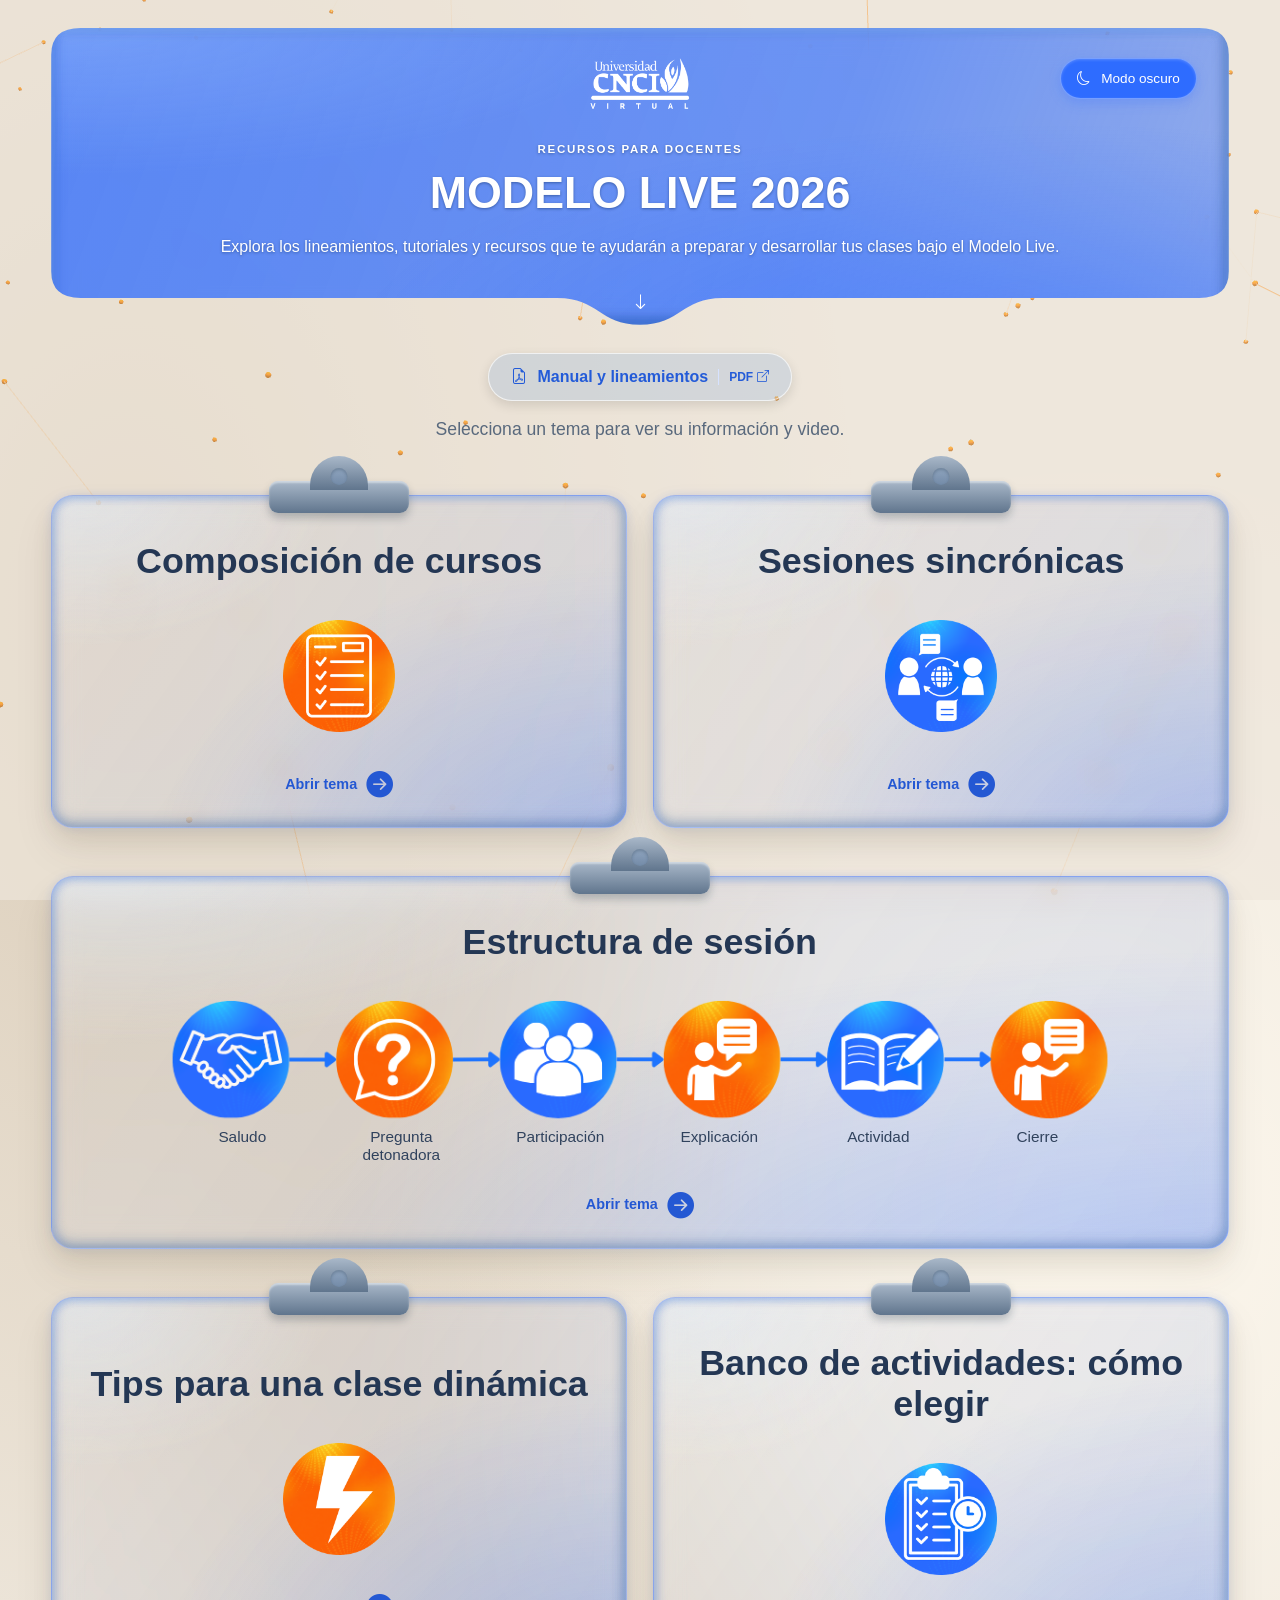
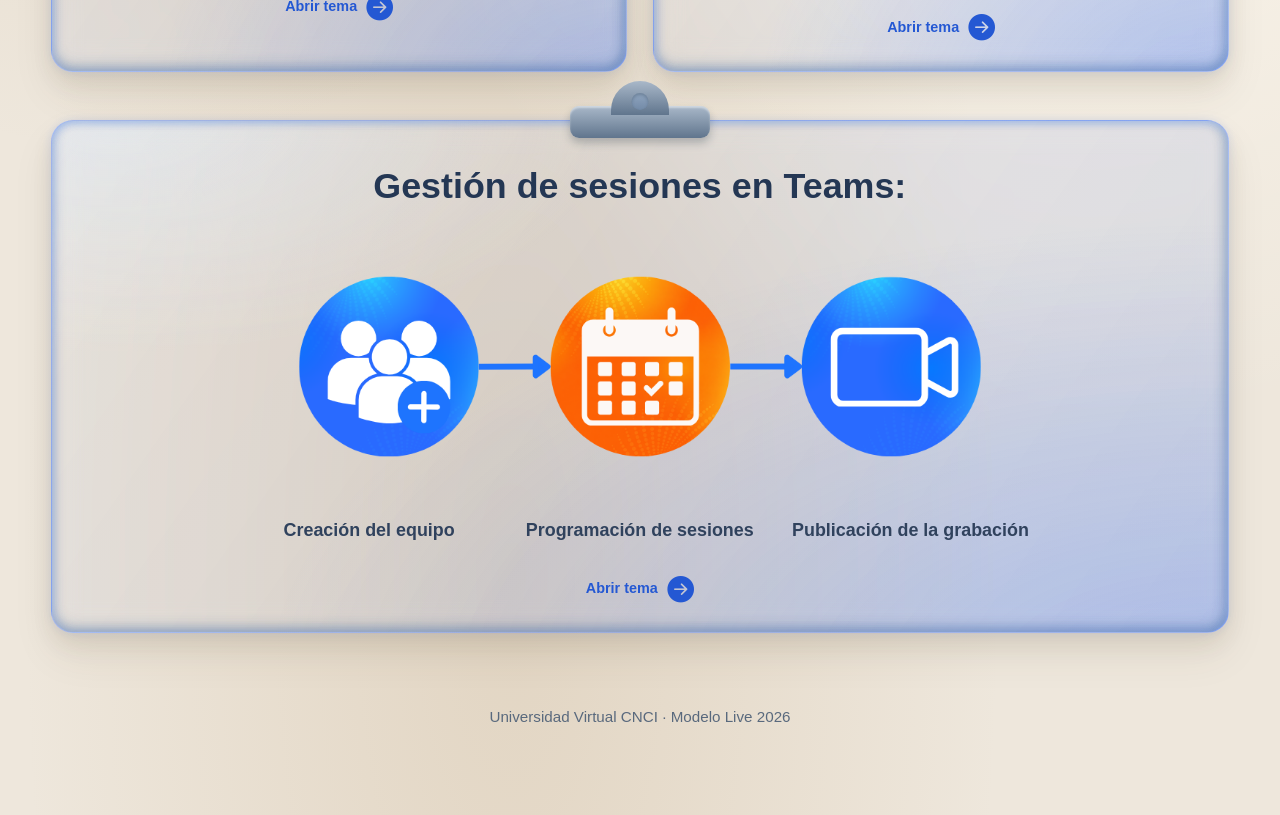
==== commit 52092b83: "Cambio de src" ====
--- a/Curso_Live/index.html
+++ b/Curso_Live/index.html
@@ -210,7 +210,7 @@
 </footer>
   </main>
 
-<script src="Recursos/modelo-live.js"></script>
+<script src="Recursos/modelo-live.js?v=2"></script>
 <script src="Recursos/JS/three.min.js"></script>
 <script src="Recursos/JS/vanta.net.min.js"></script>
 </body>
